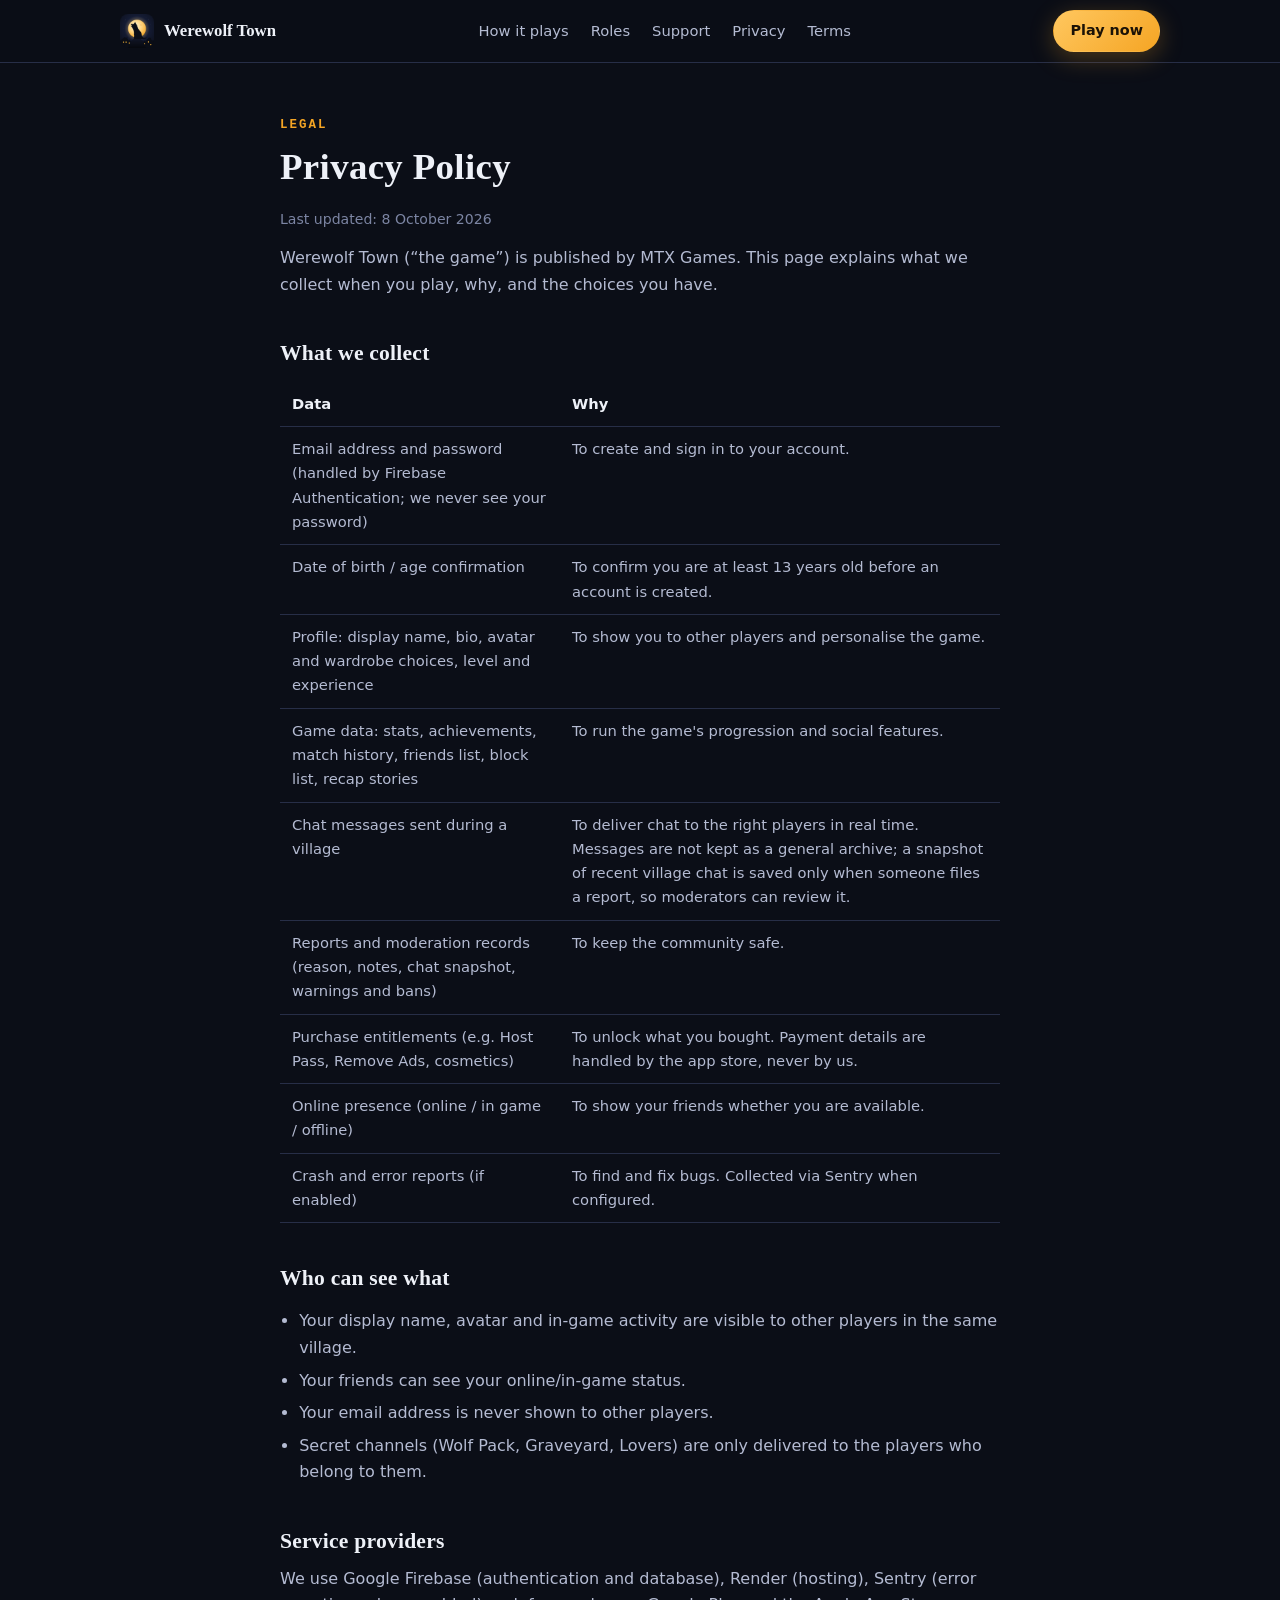
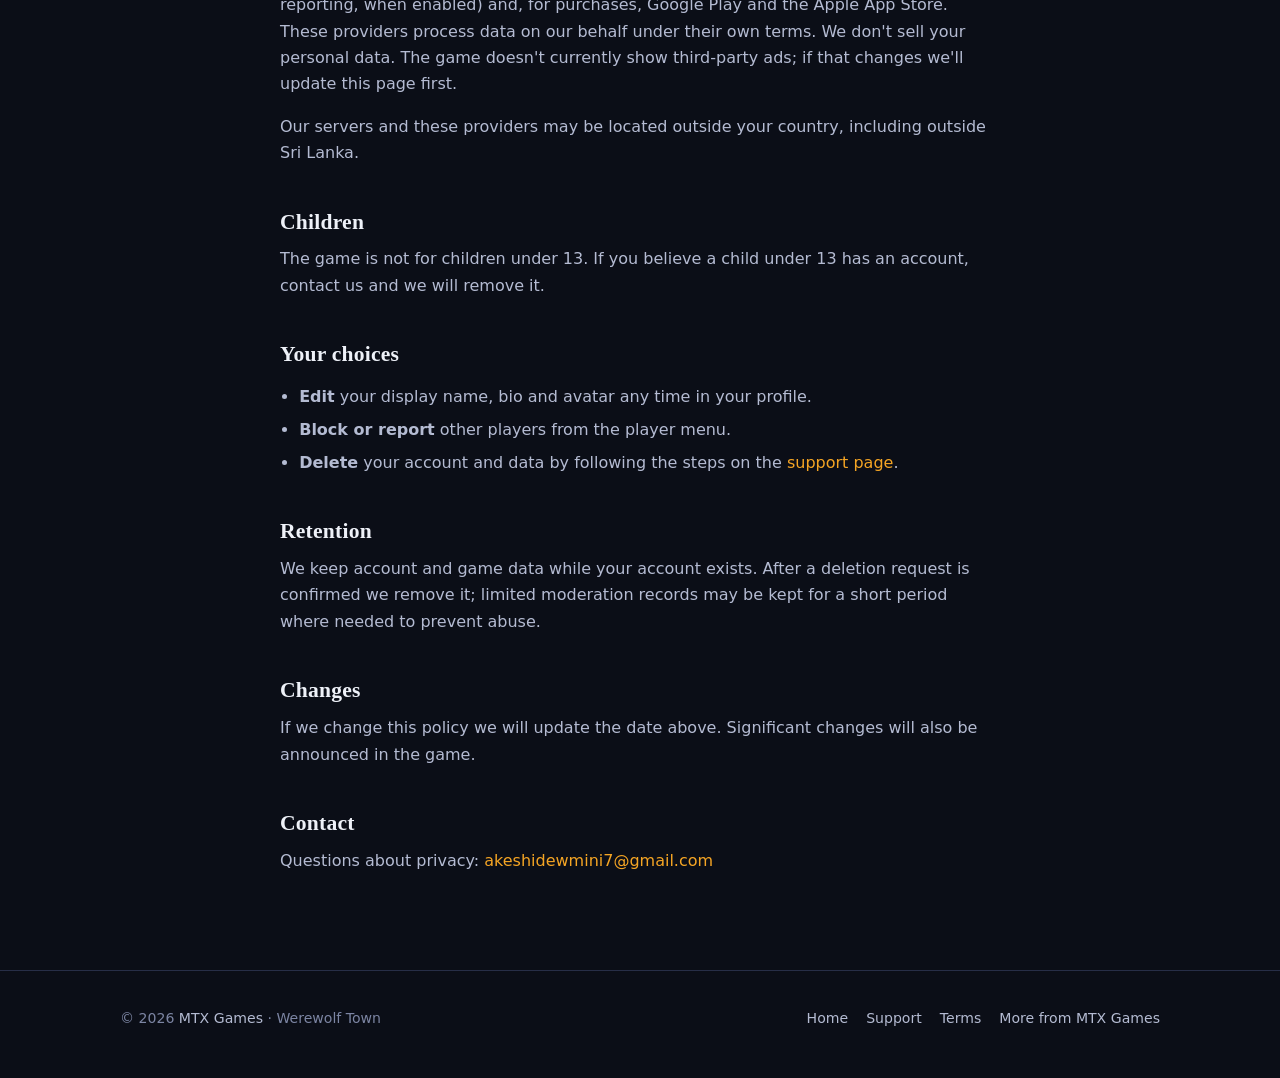
==== privacy.html @ 34013860 "feat: initial commit for Werewolf Town marketing website" ====
<!doctype html>
<html lang="en">
<head>
<meta charset="utf-8">
<meta name="viewport" content="width=device-width, initial-scale=1">
<title>Privacy Policy — Werewolf Town</title>
<meta name="description" content="What data Werewolf Town collects, why, and how to have it deleted.">
<meta name="theme-color" content="#0B0E17">
<link rel="icon" type="image/png" href="assets/favicon.png">
<link rel="stylesheet" href="style.css">
</head>
<body>
<header class="nav">
  <div class="wrap">
    <a class="brand" href="index.html"><img src="assets/favicon.png" alt="" width="34" height="34"> Werewolf Town</a>
    <ul>
      <li><a href="index.html#how">How it plays</a></li>
      <li><a href="index.html#roles">Roles</a></li>
      <li><a href="support.html">Support</a></li>
      <li><a href="privacy.html">Privacy</a></li>
      <li><a href="terms.html">Terms</a></li>
    </ul>
    <a class="btn btn-primary cta" href="https://fangs-torches.onrender.com" rel="noopener">Play now</a>
  </div>
</header>

<main class="doc">
  <span class="eyebrow">Legal</span>
  <h1>Privacy Policy</h1>
  <p class="meta">Last updated: 8 October 2026</p>
  <p>Werewolf Town (“the game”) is published by MTX Games. This page explains what we collect when you play, why, and the choices you have.</p>

  <h2>What we collect</h2>
  <table>
    <tr><th>Data</th><th>Why</th></tr>
    <tr><td>Email address and password (handled by Firebase Authentication; we never see your password)</td><td>To create and sign in to your account.</td></tr>
    <tr><td>Date of birth / age confirmation</td><td>To confirm you are at least 13 years old before an account is created.</td></tr>
    <tr><td>Profile: display name, bio, avatar and wardrobe choices, level and experience</td><td>To show you to other players and personalise the game.</td></tr>
    <tr><td>Game data: stats, achievements, match history, friends list, block list, recap stories</td><td>To run the game's progression and social features.</td></tr>
    <tr><td>Chat messages sent during a village</td><td>To deliver chat to the right players in real time. Messages are not kept as a general archive; a snapshot of recent village chat is saved only when someone files a report, so moderators can review it.</td></tr>
    <tr><td>Reports and moderation records (reason, notes, chat snapshot, warnings and bans)</td><td>To keep the community safe.</td></tr>
    <tr><td>Purchase entitlements (e.g. Host Pass, Remove Ads, cosmetics)</td><td>To unlock what you bought. Payment details are handled by the app store, never by us.</td></tr>
    <tr><td>Online presence (online / in game / offline)</td><td>To show your friends whether you are available.</td></tr>
    <tr><td>Crash and error reports (if enabled)</td><td>To find and fix bugs. Collected via Sentry when configured.</td></tr>
  </table>

  <h2>Who can see what</h2>
  <ul>
    <li>Your display name, avatar and in-game activity are visible to other players in the same village.</li>
    <li>Your friends can see your online/in-game status.</li>
    <li>Your email address is never shown to other players.</li>
    <li>Secret channels (Wolf Pack, Graveyard, Lovers) are only delivered to the players who belong to them.</li>
  </ul>

  <h2>Service providers</h2>
  <p>We use Google Firebase (authentication and database), Render (hosting), Sentry (error reporting, when enabled) and, for purchases, Google Play and the Apple App Store. These providers process data on our behalf under their own terms. We don't sell your personal data. The game doesn't currently show third-party ads; if that changes we'll update this page first.</p>
  <p>Our servers and these providers may be located outside your country, including outside Sri Lanka.</p>

  <h2>Children</h2>
  <p>The game is not for children under 13. If you believe a child under 13 has an account, contact us and we will remove it.</p>

  <h2>Your choices</h2>
  <ul>
    <li><b>Edit</b> your display name, bio and avatar any time in your profile.</li>
    <li><b>Block or report</b> other players from the player menu.</li>
    <li><b>Delete</b> your account and data by following the steps on the <a href="support.html#delete">support page</a>.</li>
  </ul>

  <h2>Retention</h2>
  <p>We keep account and game data while your account exists. After a deletion request is confirmed we remove it; limited moderation records may be kept for a short period where needed to prevent abuse.</p>

  <h2>Changes</h2>
  <p>If we change this policy we will update the date above. Significant changes will also be announced in the game.</p>

  <h2>Contact</h2>
  <p>Questions about privacy: <a data-contact data-subject="Werewolf Town privacy"></a></p>
</main>

<footer>
  <div class="wrap">
    <div>© 2026 <a href="https://mtxgames.lk/">MTX Games</a> · Werewolf Town</div>
    <nav>
      <a href="index.html">Home</a>
      <a href="support.html">Support</a>
      <a href="terms.html">Terms</a>
      <a href="https://mtxgames.lk/">More from MTX Games</a>
    </nav>
  </div>
</footer>
<script src="site.js"></script>
</body>
</html>
---- style.css ----
:root {
  --bg: #0B0E17;
  --bg-2: #0F1320;
  --surface: #151A2A;
  --surface-2: #1C2236;
  --border: #272E47;
  --text: #EEF1F8;
  --soft: #B4BBD2;
  --faint: #7C85A3;
  --gold: #F5A524;
  --flame: #ff8a1f;
  --moon: #8EC5FF;
  --blood: #F06A5B;
  --village: #e0b768;
  --wolf: #ef6a5e;
  --neutral: #a98bf0;
  --radius: 14px;
  --max: 1080px;
}

* { box-sizing: border-box; }
html { scroll-behavior: smooth; }
body {
  margin: 0;
  background: var(--bg);
  color: var(--text);
  font: 16px/1.65 system-ui, -apple-system, "Segoe UI", Roboto, sans-serif;
  -webkit-font-smoothing: antialiased;
}
a { color: var(--gold); text-decoration: none; }
a:hover { text-decoration: underline; }
img { max-width: 100%; display: block; }
.wrap { max-width: var(--max); margin: 0 auto; padding: 0 20px; }
h1, h2, h3 { line-height: 1.2; margin: 0 0 .5em; font-family: Georgia, "Times New Roman", serif; letter-spacing: .01em; }
h1 { font-size: clamp(2.2rem, 6vw, 3.8rem); }
h2 { font-size: clamp(1.6rem, 4vw, 2.2rem); }
h3 { font-size: 1.15rem; }
p { margin: 0 0 1em; color: var(--soft); }
.eyebrow {
  font: 600 .78rem/1 ui-monospace, "SFMono-Regular", Consolas, monospace;
  text-transform: uppercase; letter-spacing: .16em; color: var(--gold); margin-bottom: 14px; display: block;
}

/* nav */
.nav { position: sticky; top: 0; z-index: 10; background: rgba(11,14,23,.88); backdrop-filter: blur(10px); border-bottom: 1px solid var(--border); }
.nav .wrap { display: flex; align-items: center; justify-content: space-between; gap: 16px; height: 62px; }
.brand { display: flex; align-items: center; gap: 10px; color: var(--text); font: 700 1.05rem Georgia, serif; }
.brand img { width: 34px; height: 34px; border-radius: 8px; }
.brand:hover { text-decoration: none; }
.nav ul { display: flex; gap: 22px; list-style: none; margin: 0; padding: 0; }
.nav ul a { color: var(--soft); font-size: .92rem; }
.nav ul a:hover { color: var(--gold); text-decoration: none; }
.nav .cta { padding: 8px 16px; font-size: .9rem; }

/* buttons */
.btn {
  display: inline-block; padding: 13px 24px; border-radius: 999px; font-weight: 700; cursor: pointer;
  border: 1px solid transparent; transition: transform .15s, box-shadow .15s, background .15s;
}
.btn:hover { text-decoration: none; transform: translateY(-2px); }
.btn-primary { background: linear-gradient(135deg, #FFC75F, #F5A524); color: #1B1206; box-shadow: 0 6px 24px rgba(245,165,36,.28); }
.btn-primary:hover { box-shadow: 0 10px 32px rgba(245,165,36,.42); }
.btn-ghost { border-color: var(--border); color: var(--text); background: rgba(255,255,255,.03); }
.btn-ghost:hover { border-color: var(--gold); }
.btn[aria-disabled="true"] { opacity: .55; pointer-events: none; }

/* hero */
.hero {
  position: relative; overflow: hidden; padding: 72px 0 80px;
  background:
    radial-gradient(60% 55% at 78% 40%, rgba(255,199,95,.16), transparent 70%),
    radial-gradient(50% 50% at 15% 90%, rgba(255,138,31,.10), transparent 70%),
    linear-gradient(180deg, #141b33 0%, var(--bg) 100%);
}
.hero .wrap { display: grid; grid-template-columns: 1.15fr .85fr; gap: 40px; align-items: center; }
.hero h1 em { font-style: normal; color: var(--gold); }
.hero .lead { font-size: 1.12rem; max-width: 34em; }
.hero-actions { display: flex; flex-wrap: wrap; gap: 12px; margin: 26px 0 8px; }
.hero-note { font-size: .85rem; color: var(--faint); }
.hero-art { position: relative; }
.hero-art img {
  width: 100%; max-width: 420px; margin: 0 auto; border-radius: 28px;
  box-shadow: 0 30px 80px rgba(0,0,0,.6), 0 0 90px rgba(245,165,36,.18);
  animation: float 6s ease-in-out infinite;
}
@keyframes float { 50% { transform: translateY(-10px); } }
.stars { position: absolute; inset: 0; pointer-events: none; }
.stars i { position: absolute; width: 2px; height: 2px; background: #fff; border-radius: 50%; opacity: .6; animation: twinkle 4s infinite; }
@keyframes twinkle { 50% { opacity: .1; } }

.stats { display: grid; grid-template-columns: repeat(4, 1fr); gap: 12px; margin-top: 44px; }
.stat { background: rgba(25,24,40,.7); border: 1px solid var(--border); border-radius: var(--radius); padding: 16px 18px; }
.stat b { display: block; font: 700 1.6rem Georgia, serif; color: var(--gold); }
.stat span { font-size: .85rem; color: var(--faint); }

/* sections */
section { padding: 76px 0; }
section.alt { background: var(--bg-2); border-block: 1px solid var(--border); }
.section-head { max-width: 40em; margin-bottom: 36px; }

.grid { display: grid; gap: 18px; }
.g3 { grid-template-columns: repeat(3, 1fr); }
.g2 { grid-template-columns: repeat(2, 1fr); }
.card { background: var(--surface); border: 1px solid var(--border); border-radius: var(--radius); padding: 24px; }
.card .ico { font-size: 1.8rem; margin-bottom: 10px; display: block; }
.card p:last-child { margin-bottom: 0; }
.tag { display: inline-block; font: 600 .7rem ui-monospace, Consolas, monospace; letter-spacing: .1em; text-transform: uppercase; color: var(--faint); margin-bottom: 8px; }

/* day/night loop */
.loop { counter-reset: step; }
.loop .card { position: relative; padding-top: 52px; }
.loop .card::before {
  counter-increment: step; content: "0" counter(step);
  position: absolute; top: 18px; left: 24px; font: 700 .8rem ui-monospace, Consolas, monospace; color: var(--gold); letter-spacing: .12em;
}

/* roles */
.roles { grid-template-columns: repeat(auto-fill, minmax(230px, 1fr)); }
.role { background: var(--surface); border: 1px solid var(--border); border-left-width: 4px; border-radius: 12px; padding: 16px 18px; }
.role h3 { margin: 0 0 4px; font-size: 1rem; font-family: system-ui, sans-serif; }
.role p { font-size: .88rem; margin: 0; }
.role.village { border-left-color: var(--village); }
.role.wolf { border-left-color: var(--wolf); }
.role.neutral { border-left-color: var(--neutral); }
.legend { display: flex; flex-wrap: wrap; gap: 18px; margin-bottom: 22px; font-size: .88rem; color: var(--soft); }
.legend span::before { content: ""; display: inline-block; width: 10px; height: 10px; border-radius: 50%; margin-right: 7px; background: var(--c); }

/* roadmap */
.road { list-style: none; margin: 0; padding: 0; display: grid; gap: 14px; }
.road li { display: grid; grid-template-columns: 120px 1fr; gap: 18px; background: var(--surface); border: 1px solid var(--border); border-radius: var(--radius); padding: 18px 22px; align-items: start; }
.status { font: 700 .72rem ui-monospace, Consolas, monospace; letter-spacing: .1em; text-transform: uppercase; padding: 5px 10px; border-radius: 999px; text-align: center; border: 1px solid var(--border); color: var(--soft); }
.status.done { color: #7fe0a8; border-color: #2f6b4b; }
.status.now { color: var(--gold); border-color: #7a5f2a; }
.road h3 { margin: 0 0 2px; }
.road p { margin: 0; font-size: .92rem; }

/* cta band */
.band { text-align: center; background: radial-gradient(60% 120% at 50% 0%, rgba(245,165,36,.14), transparent 70%), var(--surface); border: 1px solid var(--border); border-radius: 22px; padding: 56px 24px; }
.band .hero-actions { justify-content: center; }

/* footer */
footer { border-top: 1px solid var(--border); padding: 36px 0 48px; color: var(--faint); font-size: .88rem; }
footer .wrap { display: flex; flex-wrap: wrap; justify-content: space-between; gap: 16px; }
footer nav { display: flex; gap: 18px; flex-wrap: wrap; }
footer a { color: var(--soft); }

/* legal / support pages */
.doc { max-width: 760px; padding: 56px 20px 80px; margin: 0 auto; }
.doc h1 { font-size: 2.3rem; }
.doc h2 { font-size: 1.35rem; margin-top: 2em; }
.doc ul { color: var(--soft); padding-left: 1.2em; }
.doc li { margin-bottom: .4em; }
.doc .meta { color: var(--faint); font-size: .88rem; }
.notice { background: var(--surface); border: 1px solid #7a5f2a; border-radius: var(--radius); padding: 14px 18px; color: var(--soft); font-size: .92rem; }
table { width: 100%; border-collapse: collapse; margin: 1em 0; font-size: .92rem; }
th, td { text-align: left; padding: 10px 12px; border-bottom: 1px solid var(--border); vertical-align: top; color: var(--soft); }
th { color: var(--text); }

@media (max-width: 860px) {
  .hero .wrap { grid-template-columns: 1fr; text-align: left; }
  .hero-art { order: -1; }
  .hero-art img { max-width: 260px; }
  .g3, .g2 { grid-template-columns: 1fr; }
  .stats { grid-template-columns: repeat(2, 1fr); }
  .nav ul { display: none; }
  .road li { grid-template-columns: 1fr; gap: 8px; }
  .road .status { justify-self: start; }
}
@media (prefers-reduced-motion: reduce) {
  html { scroll-behavior: auto; }
  .hero-art img, .stars i { animation: none; }
}
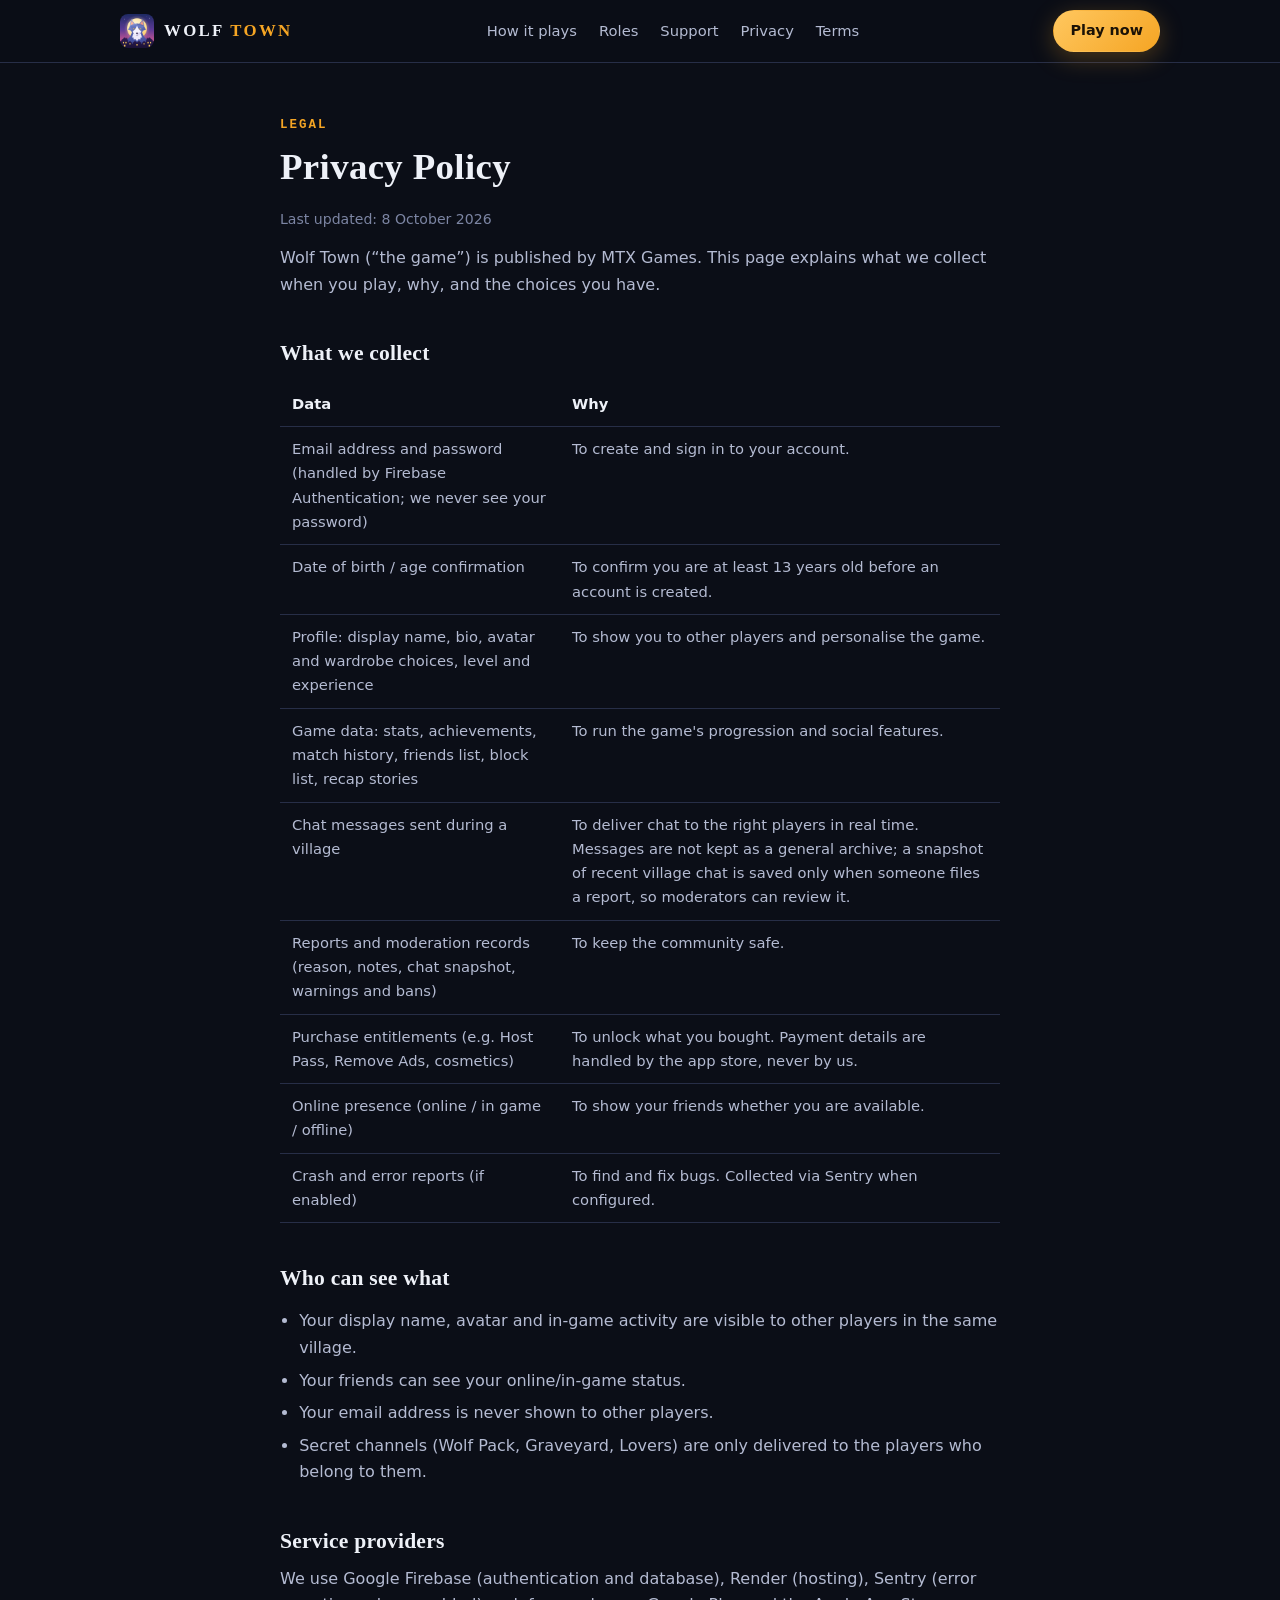
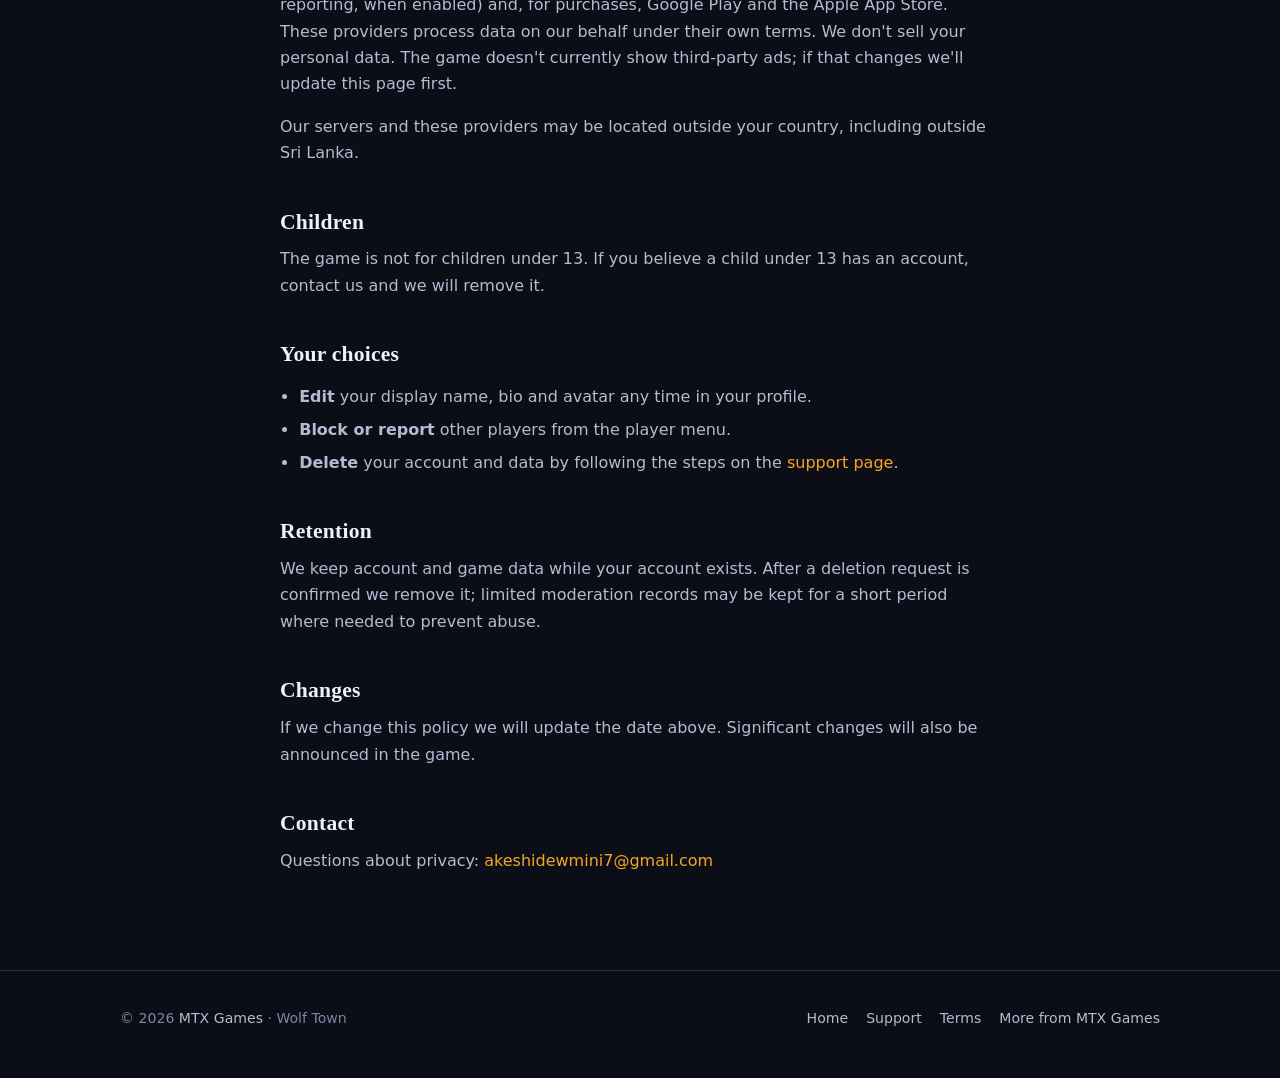
==== commit 3444cb07: "feat(brand): rebrand website to Wolf Town with new logo Rename Werewolf Town to Wolf Town across all" ====
--- a/privacy.html
+++ b/privacy.html
@@ -3,8 +3,8 @@
 <head>
 <meta charset="utf-8">
 <meta name="viewport" content="width=device-width, initial-scale=1">
-<title>Privacy Policy — Werewolf Town</title>
-<meta name="description" content="What data Werewolf Town collects, why, and how to have it deleted.">
+<title>Privacy Policy — Wolf Town</title>
+<meta name="description" content="What data Wolf Town collects, why, and how to have it deleted.">
 <meta name="theme-color" content="#0B0E17">
 <link rel="icon" type="image/png" href="assets/favicon.png">
 <link rel="stylesheet" href="style.css">
@@ -12,7 +12,7 @@
 <body>
 <header class="nav">
   <div class="wrap">
-    <a class="brand" href="index.html"><img src="assets/favicon.png" alt="" width="34" height="34"> Werewolf Town</a>
+    <a class="brand" href="index.html"><img src="assets/favicon.png" alt="" width="34" height="34"> <span class="wordmark">WOLF <b>TOWN</b></span></a>
     <ul>
       <li><a href="index.html#how">How it plays</a></li>
       <li><a href="index.html#roles">Roles</a></li>
@@ -28,7 +28,7 @@
   <span class="eyebrow">Legal</span>
   <h1>Privacy Policy</h1>
   <p class="meta">Last updated: 8 October 2026</p>
-  <p>Werewolf Town (“the game”) is published by MTX Games. This page explains what we collect when you play, why, and the choices you have.</p>
+  <p>Wolf Town (“the game”) is published by MTX Games. This page explains what we collect when you play, why, and the choices you have.</p>
 
   <h2>What we collect</h2>
   <table>
@@ -73,12 +73,12 @@
   <p>If we change this policy we will update the date above. Significant changes will also be announced in the game.</p>
 
   <h2>Contact</h2>
-  <p>Questions about privacy: <a data-contact data-subject="Werewolf Town privacy"></a></p>
+  <p>Questions about privacy: <a data-contact data-subject="Wolf Town privacy"></a></p>
 </main>
 
 <footer>
   <div class="wrap">
-    <div>© 2026 <a href="https://mtxgames.lk/">MTX Games</a> · Werewolf Town</div>
+    <div>© 2026 <a href="https://mtxgames.lk/">MTX Games</a> · Wolf Town</div>
     <nav>
       <a href="index.html">Home</a>
       <a href="support.html">Support</a>
--- a/style.css
+++ b/style.css
@@ -47,6 +47,8 @@
 .brand { display: flex; align-items: center; gap: 10px; color: var(--text); font: 700 1.05rem Georgia, serif; }
 .brand img { width: 34px; height: 34px; border-radius: 8px; }
 .brand:hover { text-decoration: none; }
+.wordmark { letter-spacing: .14em; font-weight: 800; }
+.wordmark b { color: var(--gold); font-weight: inherit; }
 .nav ul { display: flex; gap: 22px; list-style: none; margin: 0; padding: 0; }
 .nav ul a { color: var(--soft); font-size: .92rem; }
 .nav ul a:hover { color: var(--gold); text-decoration: none; }
@@ -80,7 +82,7 @@
 .hero-art { position: relative; }
 .hero-art img {
   width: 100%; max-width: 420px; margin: 0 auto; border-radius: 28px;
-  box-shadow: 0 30px 80px rgba(0,0,0,.6), 0 0 90px rgba(245,165,36,.18);
+  box-shadow: 0 30px 80px rgba(0,0,0,.45), 0 0 110px rgba(194,85,143,.28), 0 0 60px rgba(255,201,92,.18);
   animation: float 6s ease-in-out infinite;
 }
 @keyframes float { 50% { transform: translateY(-10px); } }
